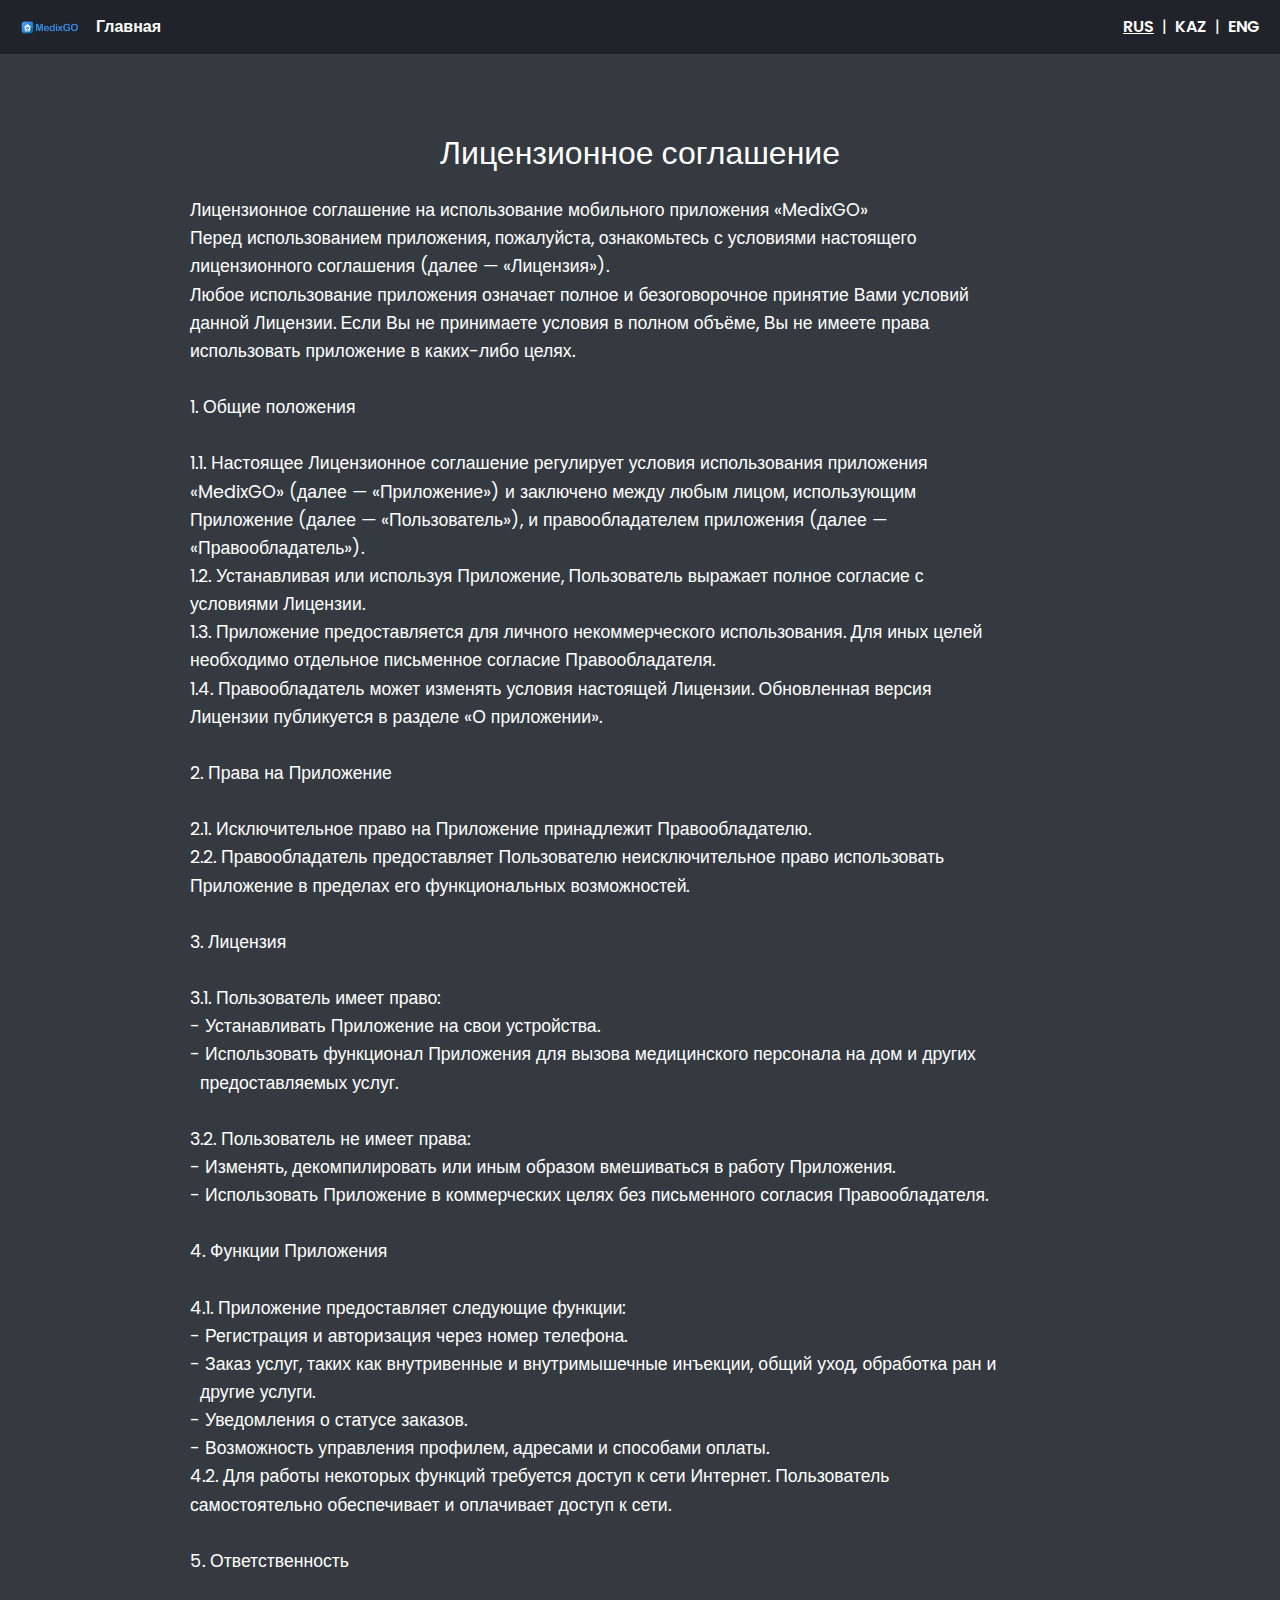
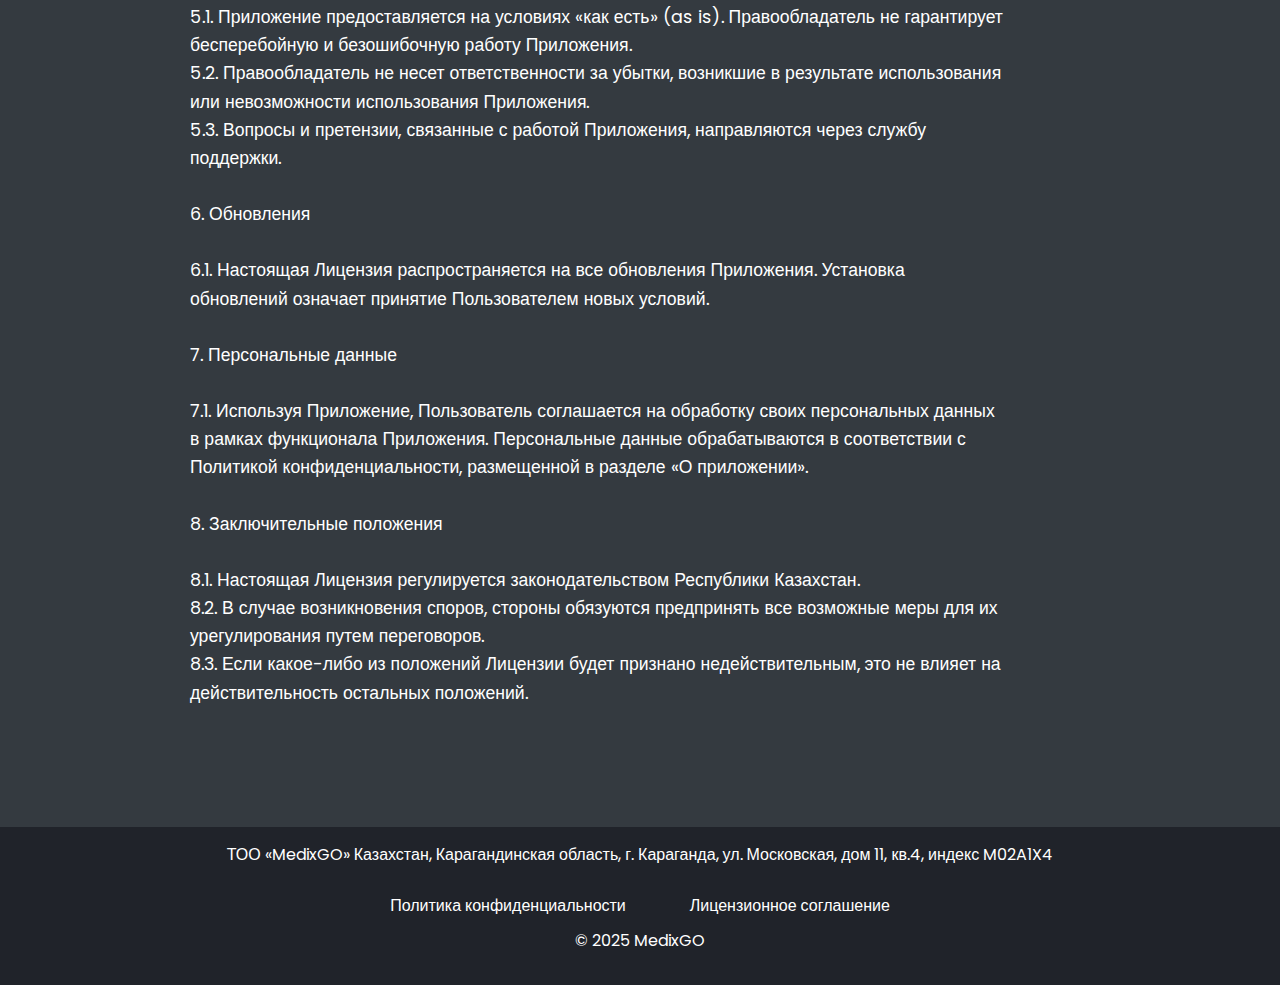
==== licenziya.html @ 16ece22a "more" ====
<!DOCTYPE html>
<html lang="ru">
<head>
  <meta charset="UTF-8">
  <title>MedixGO - Лицензионное соглашение</title>
  <meta name="viewport" content="width=device-width, initial-scale=1.0" />

  <!-- Bootstrap CSS -->
  <link
    rel="stylesheet"
    href="https://cdn.jsdelivr.net/npm/bootstrap@5.3.0/dist/css/bootstrap.min.css"
  />
  <!-- Google Font: Poppins -->
  <link
    href="https://fonts.googleapis.com/css2?family=Poppins:wght@400;600&display=swap"
    rel="stylesheet"
  />

  <style>
    * {
      margin: 0;
      padding: 0;
      box-sizing: border-box;
      font-family: 'Poppins', sans-serif;
    }
    body {
      background-color: #343a40;
      color: #ffffff;
    }
    header {
      position: sticky;
      top: 0; 
      z-index: 999;
      background: #20232a;
      display: flex; 
      align-items: center; 
      justify-content: space-between;
      padding: 10px 20px;
    }
    #logo {
      width: 60px; 
      height: auto;
    }
    .nav-links {
      display: flex; 
      gap: 1rem;
      list-style: none; 
      margin: 0; 
      padding: 0;
    }
    .nav-links li a {
      text-decoration: none; 
      color: #fff; 
      font-weight: 600; 
      font-size: 1rem;
    }
    .nav-links li a:hover {
      color: #ddd;
    }
    .lang-switch {
      display: flex; 
      gap: 0.5rem;
    }
    .lang-btn {
      background: none; 
      border: none; 
      color: #fff;
      font-weight: 600; 
      cursor: pointer; 
      font-size: 1rem;
    }
    .lang-btn.active {
      text-decoration: underline;
    }

    main {
      padding: 80px 20px;
      max-width: 1200px; 
      margin: auto;
    }
    h2 {
      text-align: center;
      margin-bottom: 1.5rem;
      font-size: 2rem;
    }
    .content-text {
      text-align: left;
      font-size: 1.1rem;
      line-height: 1.6;
      white-space: pre-wrap;
      margin: 0 auto;
      max-width: 900px;
    }

    /* Футер */
    footer {
      background: #20232a; 
      color: #fff;
      text-align: center; 
      padding: 1rem; 
      margin-top: 40px;
    }
    .bottom-nav {
      display: flex; 
      flex-direction: column;
      align-items: center; 
      gap: 0.7rem;
    }
    .bottom-nav-links {
      display: flex; 
      gap: 2rem;
    }
    .bottom-nav-links a {
      color: #fff; 
      text-decoration: none; 
      font-size: 1rem;
    }
    .bottom-nav-links a:hover {
      text-decoration: underline;
    }
  </style>
</head>
<body>
  <!-- Шапка -->
  <header>
    <div class="d-flex align-items-center gap-3">
      <img src="Logo.png" alt="MedixGO Logo" id="logo" />
      <ul class="nav-links">
        <!-- Делаем текст ссылки динамическим через JS -->
        <li><a href="index.html" id="navHome"></a></li>
      </ul>
    </div>
    <!-- Языки -->
    <div class="lang-switch">
      <button class="lang-btn active" onclick="changeLang('ru')">RUS</button> |
      <button class="lang-btn" onclick="changeLang('kz')">KAZ</button> |
      <button class="lang-btn" onclick="changeLang('en')">ENG</button>
    </div>
  </header>

  <!-- Основной контент -->
  <main>
    <!-- Заголовок (меняем через JS) -->
    <h2 id="licenseTitle"></h2>
    <!-- Текст соглашения (меняем через JS) -->
    <div class="content-text" id="licenseBody"></div>
  </main>

  <!-- Футер -->
  <footer>
    <div class="bottom-nav">
      <p id="footerAddress"></p>
      <div class="bottom-nav-links">
        <a href="politika.html" id="footerPolicy" style="margin-right:2rem;"></a>
        <a href="licenziya.html" id="footerLicense"></a>
      </div>
      <p id="footerCopy"></p>
    </div>
  </footer>

  <!-- Bootstrap JS -->
  <script src="https://cdn.jsdelivr.net/npm/bootstrap@5.3.0/dist/js/bootstrap.bundle.min.js"></script>

  <script>
    // Объект переводов
    const translations = {
      ru: {
        navHome: "Главная",
        licenseTitle: "Лицензионное соглашение",
        licenseBody: `Лицензионное соглашение на использование мобильного приложения «MedixGO»
Перед использованием приложения, пожалуйста, ознакомьтесь с условиями настоящего 
лицензионного соглашения (далее — «Лицензия»). 
Любое использование приложения означает полное и безоговорочное принятие Вами условий 
данной Лицензии. Если Вы не принимаете условия в полном объёме, Вы не имеете права 
использовать приложение в каких-либо целях.

1. Общие положения

1.1. Настоящее Лицензионное соглашение регулирует условия использования приложения 
«MedixGO» (далее — «Приложение») и заключено между любым лицом, использующим 
Приложение (далее — «Пользователь»), и правообладателем приложения (далее — 
«Правообладатель»). 
1.2. Устанавливая или используя Приложение, Пользователь выражает полное согласие с 
условиями Лицензии. 
1.3. Приложение предоставляется для личного некоммерческого использования. Для иных целей 
необходимо отдельное письменное согласие Правообладателя. 
1.4. Правообладатель может изменять условия настоящей Лицензии. Обновленная версия 
Лицензии публикуется в разделе «О приложении».

2. Права на Приложение

2.1. Исключительное право на Приложение принадлежит Правообладателю. 
2.2. Правообладатель предоставляет Пользователю неисключительное право использовать 
Приложение в пределах его функциональных возможностей.

3. Лицензия

3.1. Пользователь имеет право:
- Устанавливать Приложение на свои устройства.
- Использовать функционал Приложения для вызова медицинского персонала на дом и других 
  предоставляемых услуг.

3.2. Пользователь не имеет права:
- Изменять, декомпилировать или иным образом вмешиваться в работу Приложения.
- Использовать Приложение в коммерческих целях без письменного согласия Правообладателя.

4. Функции Приложения

4.1. Приложение предоставляет следующие функции:
- Регистрация и авторизация через номер телефона.
- Заказ услуг, таких как внутривенные и внутримышечные инъекции, общий уход, обработка ран и 
  другие услуги.
- Уведомления о статусе заказов.
- Возможность управления профилем, адресами и способами оплаты.
4.2. Для работы некоторых функций требуется доступ к сети Интернет. Пользователь 
самостоятельно обеспечивает и оплачивает доступ к сети.

5. Ответственность

5.1. Приложение предоставляется на условиях «как есть» (as is). Правообладатель не гарантирует 
бесперебойную и безошибочную работу Приложения. 
5.2. Правообладатель не несет ответственности за убытки, возникшие в результате использования 
или невозможности использования Приложения. 
5.3. Вопросы и претензии, связанные с работой Приложения, направляются через службу 
поддержки.

6. Обновления

6.1. Настоящая Лицензия распространяется на все обновления Приложения. Установка 
обновлений означает принятие Пользователем новых условий.

7. Персональные данные

7.1. Используя Приложение, Пользователь соглашается на обработку своих персональных данных 
в рамках функционала Приложения. Персональные данные обрабатываются в соответствии с 
Политикой конфиденциальности, размещенной в разделе «О приложении».

8. Заключительные положения

8.1. Настоящая Лицензия регулируется законодательством Республики Казахстан. 
8.2. В случае возникновения споров, стороны обязуются предпринять все возможные меры для их 
урегулирования путем переговоров. 
8.3. Если какое-либо из положений Лицензии будет признано недействительным, это не влияет на 
действительность остальных положений.
`,
        footerAddress: `ТОО «MedixGO»
Казахстан, Карагандинская область, г. Караганда,
ул. Московская, дом 11, кв.4, индекс M02A1X4`,
        footerPolicy: "Политика конфиденциальности",
        footerLicense: "Лицензионное соглашение",
        footerCopy: "© 2025 MedixGO",
      },
      kz: {
        navHome: "Басты бет",
        licenseTitle: "«MedixGO» лицензиялық келісімі",
        licenseBody: `«MedixGO» мобильді қосымшасын пайдалану бойынша лицензиялық келісім
Қосымшаны пайдаланбас бұрын, осы лицензиялық келісімнің (бұдан әрі — «Лицензия») 
шарттарымен танысып шығыңыз.
Қосымшаны кез келген пайдалану Сіздің осы Лицензия шарттарын толық және даусыз 
қабылдағаныңызды білдіреді. Егер Сіз шарттарды толығымен қабылдамасаңыз, онда 
Қосымшаны кез келген мақсатта пайдалануға құқығыңыз жоқ.

1. Жалпы ережелер

1.1. Осы Лицензиялық келісім «MedixGO» қосымшасын (бұдан әрі — «Қосымша») пайдалану 
шарттарын реттейді және Қосымшаны пайдаланатын кез келген тұлға (бұдан әрі — 
«Пайдаланушы») мен қосымшаның құқық иеленушісі (бұдан әрі — «Құқық иеленуші») 
арасында жасалады.
1.2. Қосымшаны орнату немесе пайдалану арқылы Пайдаланушы Лицензия шарттарын толығымен 
қабылдайды.
1.3. Қосымша жеке, коммерциялық емес пайдалану үшін беріледі. Басқа мақсаттар үшін 
Құқық иеленушінің жазбаша келісімі қажет.
1.4. Құқық иеленуші осы Лицензия шарттарын өзгертуге құқылы. Жаңартылған нұсқасы 
«Қосымша туралы» бөлімінде жарияланады.

2. Қосымшаға құқықтар

2.1. Қосымшаға айрықша құқық Құқық иеленушіге тиесілі.
2.2. Құқық иеленуші Пайдаланушыға Қосымшаны оның функционалдық мүмкіндіктері шегінде 
пайдалануға айрықша емес құқық береді.

3. Лицензия

3.1. Пайдаланушының құқығы бар:
- Қосымшаны өз құрылғыларына орнатуға;
- Қосымшаның функционалын үйге медициналық персоналды шақыру және басқа да қызметтер 
  алу үшін пайдалануға.

3.2. Пайдаланушының құқығы жоқ:
- Қосымшаны өзгертуге, декомпиляциялауға немесе оның жұмысына басқа тәсілмен араласуға;
- Қосымшаны Құқық иеленушінің жазбаша келісімінсіз коммерциялық мақсатта пайдалануға.

4. Қосымшаның функциялары

4.1. Қосымша келесі функцияларды ұсынады:
- Телефон нөмірі арқылы тіркелу және авторизация;
- Көрсетілетін қызметтерге тапсырыс беру (тамыр ішіне, бұлшықетке егу, жалпы күтім, жараларды өңдеу және т.б.);
- Тапсырыстардың мәртебесі туралы хабарламалар;
- Профиль, мекенжайлар және төлем тәсілдерін басқару мүмкіндігі.
4.2. Кейбір функциялар үшін Интернет желісіне қосылу қажет. Пайдаланушы желіге қосылуды 
өз бетінше қамтамасыз етеді және төлейді.

5. Жауапкершілік

5.1. Қосымша «қалай бар, солай» (as is) шарттарында ұсынылады. Құқық иеленуші Қосымшаның 
үздіксіз және қате жібермей жұмыс жасайтынына кепілдік бермейді.
5.2. Құқық иеленуші Қосымшаны пайдаланудан немесе пайдалану мүмкін еместігінен туындайтын 
шығындар үшін жауап бермейді.
5.3. Қосымшаның жұмысына қатысты сұрақтар мен шағымдар қолдау қызметіне жіберіледі.

6. Жаңартулар

6.1. Осы Лицензия Қосымшаның барлық жаңартуларына қолданылады. Жаңартуларды орнату 
Пайдаланушының жаңа шарттарды қабылдағанын білдіреді.

7. Жеке деректер

7.1. Қосымшаны пайдалана отырып, Пайдаланушы Қосымша функционалы шегінде өзінің 
жеке деректерін өңдеуге келісім береді. Жеке деректер «Қосымша туралы» бөлімінде 
орналастырылған Құпиялық саясатына сәйкес өңделеді.

8. Қорытынды ережелер

8.1. Осы Лицензияға Қазақстан Республикасының заңнамасы қолданылады.
8.2. Даулар туындаған жағдайда, тараптар оларды келіссөздер арқылы шешу үшін барлық 
мүмкін шараларды қабылдауға міндеттенеді.
8.3. Лицензияның қандай да бір ережесі жарамсыз деп танылса, бұл басқа ережелердің 
жарамдылығына әсер етпейді.
`,
        footerAddress: `"MedixGO" ЖШС
Қазақстан, Қарағанды облысы, Қарағанды қаласы,
Мәскеу көшесі, 11-үй, 4-пәтер, M02A1X4`,
        footerPolicy: "Құпиялық саясаты",
        footerLicense: "Лицензиялық келісім",
        footerCopy: "© 2025 MedixGO",
      },
      en: {
        navHome: "Home",
        licenseTitle: "License Agreement",
        licenseBody: `License Agreement for the use of the “MedixGO” mobile application
Before using the application, please read the terms of this license agreement (“License”).
Any use of the application signifies your full and unconditional acceptance of the terms 
of this License. If you do not accept these terms in full, you do not have the right to 
use the application for any purpose.

1. General Provisions

1.1. This License Agreement governs the conditions for using the “MedixGO” application 
(“Application”) and is concluded between any person using the Application (“User”) and the 
owner of the application rights (“Right Holder”).
1.2. By installing or using the Application, the User fully agrees to the terms of this License.
1.3. The Application is provided for personal, non-commercial use. For other purposes, a 
separate written consent of the Right Holder is required.
1.4. The Right Holder may change the terms of this License. The updated version of the License 
is published in the “About the Application” section.

2. Rights to the Application

2.1. The exclusive right to the Application belongs to the Right Holder.
2.2. The Right Holder grants the User a non-exclusive right to use the Application within its 
functional capabilities.

3. License

3.1. The User has the right to:
- Install the Application on their devices.
- Use the functionality of the Application to call medical personnel at home and other 
  provided services.

3.2. The User does not have the right to:
- Modify, decompile, or otherwise interfere with the operation of the Application.
- Use the Application for commercial purposes without the written consent of the Right Holder.

4. Application Functions

4.1. The Application provides the following features:
- Registration and authorization via phone number.
- Ordering services such as intravenous and intramuscular injections, general care, wound 
  treatment, and others.
- Notifications about the status of orders.
- The ability to manage the profile, addresses, and payment methods.
4.2. Some features require Internet access. The User is responsible for obtaining and paying 
for Internet access.

5. Liability

5.1. The Application is provided “as is.” The Right Holder does not guarantee uninterrupted or 
error-free operation of the Application.
5.2. The Right Holder is not liable for any damages arising from the use or inability to use the 
Application.
5.3. Questions and claims related to the Application’s operation should be sent to the 
support service.

6. Updates

6.1. This License applies to all updates of the Application. Installing updates indicates the 
User’s acceptance of the new terms.

7. Personal Data

7.1. By using the Application, the User agrees to the processing of their personal data within 
the functionality of the Application. Personal data is processed in accordance with the 
Privacy Policy posted in the “About the Application” section.

8. Final Provisions

8.1. This License is governed by the legislation of the Republic of Kazakhstan.
8.2. In the event of disputes, the parties undertake to take all possible measures to resolve 
them through negotiations.
8.3. If any provision of the License is declared invalid, it does not affect the validity of the 
remaining provisions.
`,
        footerAddress: `MedixGO LLP
Kazakhstan, Karaganda Region, Karaganda,
Moskovskaya St. 11, apt.4, M02A1X4`,
        footerPolicy: "Privacy Policy",
        footerLicense: "License Agreement",
        footerCopy: "© 2025 MedixGO",
      }
    };

    function changeLang(lang) {
      // Сохраняем выбранный язык в localStorage
      localStorage.setItem('preferredLang', lang);

      // Удаляем класс active со всех кнопок
      document.querySelectorAll('.lang-btn').forEach(b => b.classList.remove('active'));
      // Активируем кнопку выбранного языка
      const btn = document.querySelector(`.lang-btn[onclick="changeLang('${lang}')"]`);
      if(btn) btn.classList.add('active');

      // Получаем объект с переводами для выбранного языка
      const t = translations[lang];

      // Меняем текст ссылки "Главная"
      document.getElementById("navHome").textContent = t.navHome;

      // Заголовок и тело лицензионного соглашения
      document.getElementById("licenseTitle").textContent = t.licenseTitle;
      document.getElementById("licenseBody").textContent = t.licenseBody;

      // Футер
      document.getElementById("footerAddress").textContent = t.footerAddress;
      document.getElementById("footerPolicy").textContent = t.footerPolicy;
      document.getElementById("footerLicense").textContent = t.footerLicense;
      document.getElementById("footerCopy").textContent = t.footerCopy;

      console.log(`Язык переключён на ${lang}`);
    }

    // При загрузке страницы
    document.addEventListener('DOMContentLoaded', () => {
      // Смотрим, есть ли сохранённый язык в localStorage
      const savedLang = localStorage.getItem('preferredLang');
      if (savedLang) {
        // Если язык найден, применяем его
        changeLang(savedLang);
      } else {
        // Иначе по умолчанию русский
        changeLang('ru');
      }
    });
  </script>
</body>
</html>
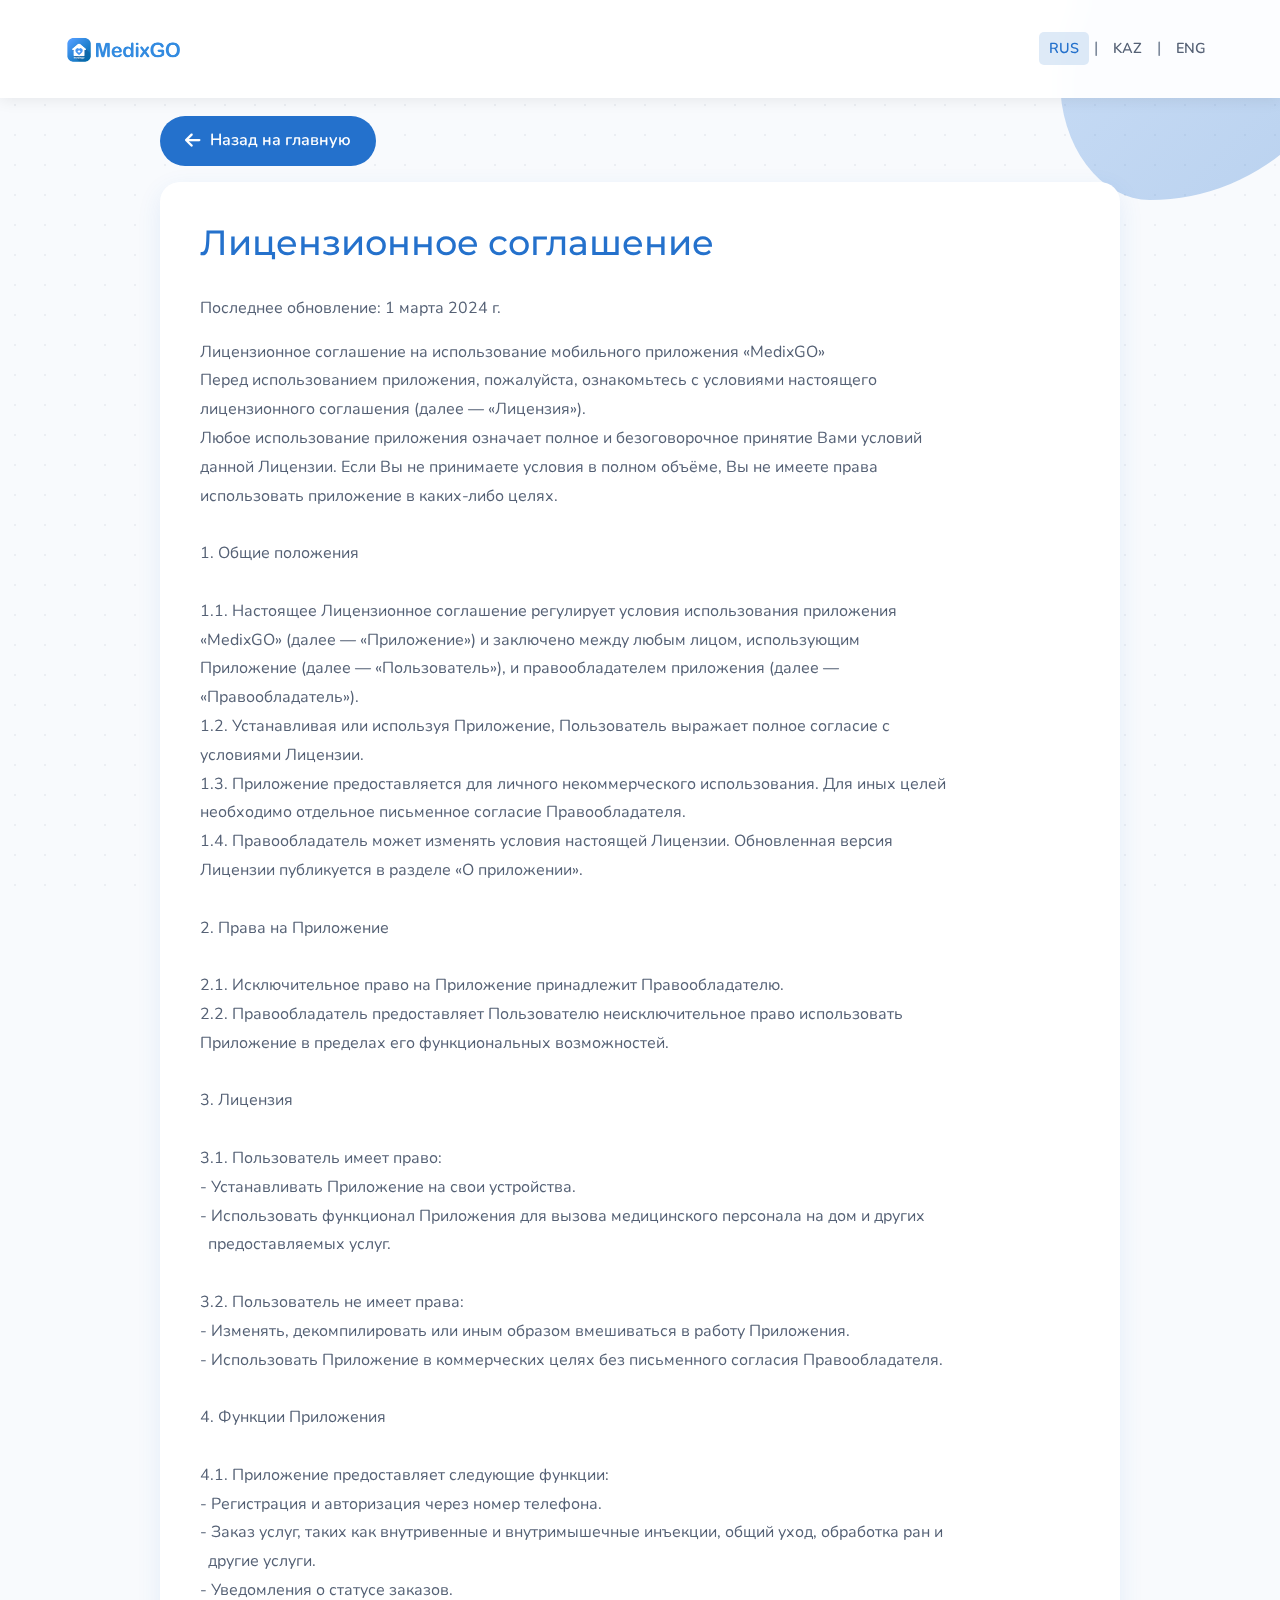
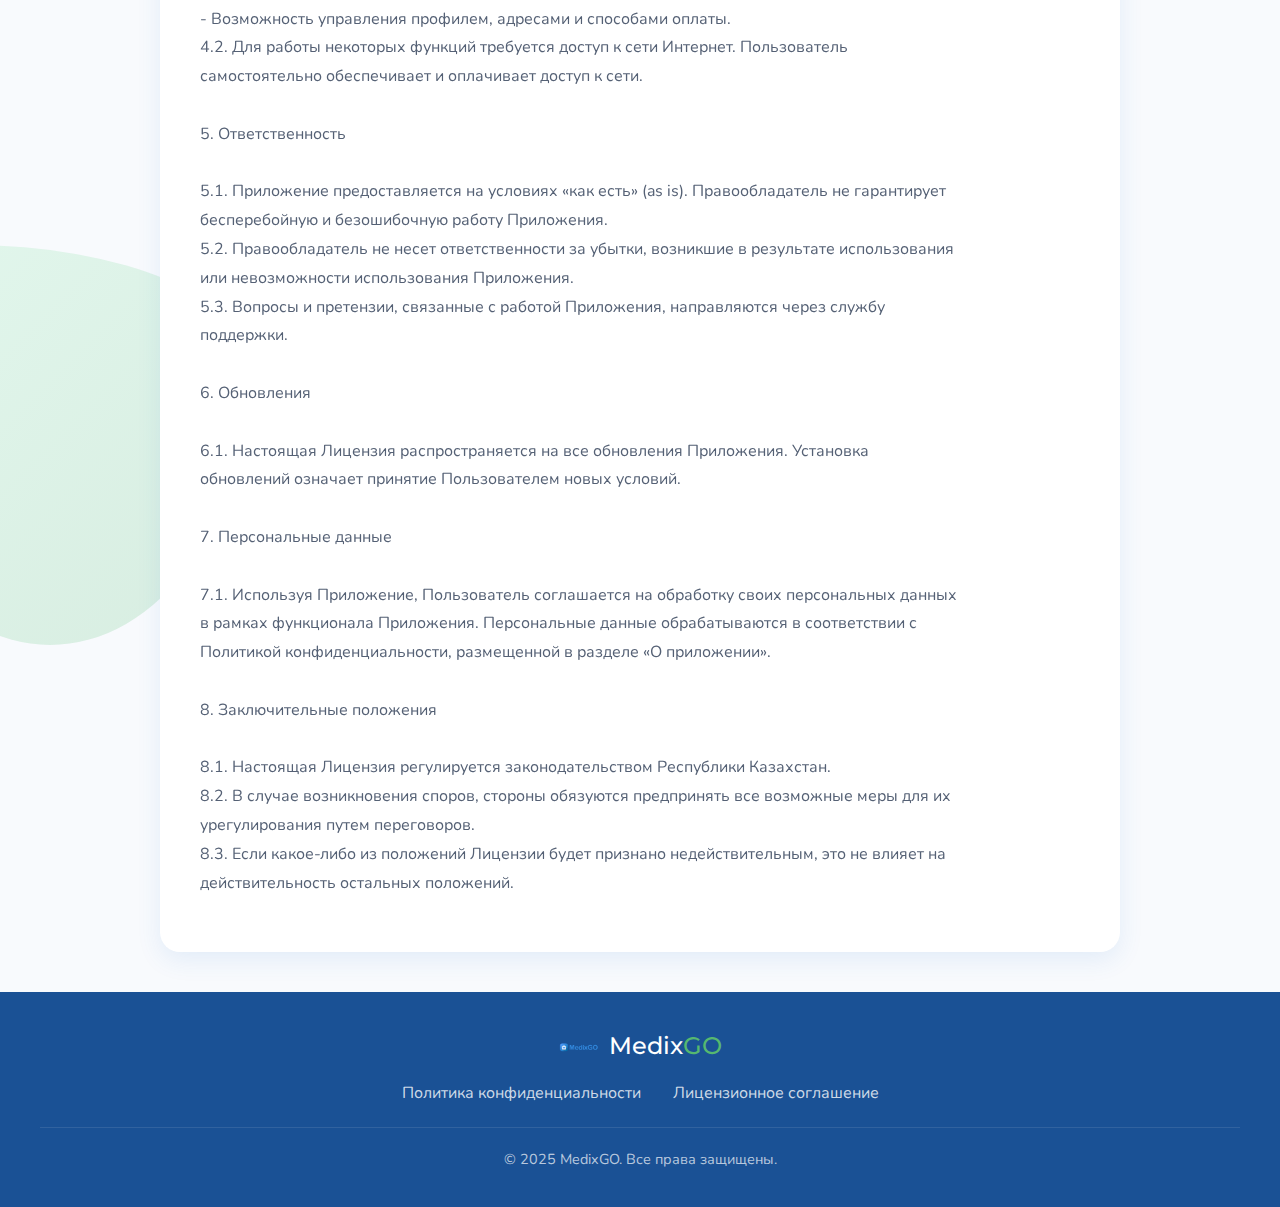
==== commit 1f902653: "one more" ====
--- a/licenziya.html
+++ b/licenziya.html
@@ -10,164 +10,332 @@
     rel="stylesheet"
     href="https://cdn.jsdelivr.net/npm/bootstrap@5.3.0/dist/css/bootstrap.min.css"
   />
-  <!-- Google Font: Poppins -->
+  <!-- Google Font: Nunito + Montserrat -->
   <link
-    href="https://fonts.googleapis.com/css2?family=Poppins:wght@400;600&display=swap"
+    href="https://fonts.googleapis.com/css2?family=Nunito:wght@400;600;700&family=Montserrat:wght@500;700&display=swap"
     rel="stylesheet"
   />
+  <!-- Font Awesome для иконок -->
+  <link
+    rel="stylesheet"
+    href="https://cdnjs.cloudflare.com/ajax/libs/font-awesome/6.0.0/css/all.min.css"
+    crossorigin="anonymous"
+    referrerpolicy="no-referrer"
+  />
 
   <style>
+    :root {
+      --primary: #2471CC;
+      --primary-light: #5B9AE8;
+      --primary-dark: #1A5195;
+      --secondary: #38BEC9;
+      --accent: #56B870;
+      --accent-light: #8EEDB0;
+      --background: #F8FAFD;
+      --card-bg: #FFFFFF;
+      --text-dark: #272E3A;
+      --text-medium: #556175;
+      --text-light: #7E8A9C;
+      --white: #FFFFFF;
+      --shadow: 0 8px 24px rgba(36, 113, 204, 0.1);
+    }
+    
     * {
       margin: 0;
       padding: 0;
       box-sizing: border-box;
-      font-family: 'Poppins', sans-serif;
-    }
+    }
+    
     body {
-      background-color: #343a40;
-      color: #ffffff;
-    }
+      background-color: var(--background);
+      color: var(--text-dark);
+      font-family: 'Nunito', sans-serif;
+      line-height: 1.6;
+      position: relative;
+      overflow-x: hidden;
+    }
+
+    /* Декоративные элементы */
+    .bg-shape {
+      position: absolute;
+      z-index: -1;
+    }
+
+    .bg-shape-1 {
+      top: -100px;
+      right: -80px;
+      width: 300px;
+      height: 300px;
+      background: linear-gradient(135deg, var(--primary-light), var(--primary));
+      border-radius: 60% 40% 70% 30% / 60% 30% 70% 40%;
+      opacity: 0.3;
+    }
+
+    .bg-shape-2 {
+      bottom: 20%;
+      left: -150px;
+      width: 400px;
+      height: 400px;
+      background: linear-gradient(135deg, var(--accent-light), var(--accent));
+      border-radius: 30% 70% 50% 50% / 30% 30% 70% 70%;
+      opacity: 0.2;
+    }
+    
+    .bg-dots {
+      position: fixed;
+      width: 100%;
+      height: 100%;
+      background-image: radial-gradient(var(--text-light) 1px, transparent 1px);
+      background-size: 30px 30px;
+      opacity: 0.1;
+      z-index: -2;
+    }
+
+    /* Шапка */
     header {
-      position: sticky;
-      top: 0; 
+      position: fixed;
+      top: 0;
+      left: 0;
+      right: 0;
       z-index: 999;
-      background: #20232a;
-      display: flex; 
-      align-items: center; 
+      background: rgba(255, 255, 255, 0.95);
+      box-shadow: 0 2px 15px rgba(0, 0, 0, 0.08);
+      backdrop-filter: blur(10px);
+      display: flex;
+      align-items: center;
       justify-content: space-between;
-      padding: 10px 20px;
-    }
+      padding: 15px 5%;
+      transition: all 0.3s ease;
+    }
+
+    /* Логотип */
+    .logo-container {
+      display: flex;
+      align-items: center;
+    }
+
     #logo {
-      width: 60px; 
+      width: 120px;
       height: auto;
-    }
-    .nav-links {
-      display: flex; 
-      gap: 1rem;
-      list-style: none; 
-      margin: 0; 
-      padding: 0;
-    }
-    .nav-links li a {
-      text-decoration: none; 
-      color: #fff; 
-      font-weight: 600; 
-      font-size: 1rem;
-    }
-    .nav-links li a:hover {
-      color: #ddd;
-    }
+      transition: transform 0.3s;
+    }
+
+    .logo-container:hover #logo {
+      transform: scale(1.05);
+    }
+
+    /* Языковые переключатели */
     .lang-switch {
-      display: flex; 
-      gap: 0.5rem;
-    }
+      display: flex;
+      align-items: center;
+      gap: 5px;
+    }
+
     .lang-btn {
-      background: none; 
-      border: none; 
-      color: #fff;
-      font-weight: 600; 
-      cursor: pointer; 
-      font-size: 1rem;
-    }
+      background: none;
+      border: none;
+      color: var(--text-medium);
+      font-weight: 600;
+      cursor: pointer;
+      font-size: 0.9rem;
+      padding: 5px 10px;
+      border-radius: 5px;
+      transition: all 0.3s;
+    }
+
+    .lang-btn:hover {
+      color: var(--primary);
+      background: rgba(36, 113, 204, 0.1);
+    }
+
     .lang-btn.active {
-      text-decoration: underline;
-    }
-
+      color: var(--primary);
+      background: rgba(36, 113, 204, 0.15);
+    }
+
+    .lang-separator {
+      color: var(--text-light);
+      font-weight: 600;
+    }
+
+    /* Основной контент */
     main {
-      padding: 80px 20px;
-      max-width: 1200px; 
+      padding-top: 100px;
+      max-width: 1000px;
       margin: auto;
-    }
-    h2 {
-      text-align: center;
-      margin-bottom: 1.5rem;
-      font-size: 2rem;
-    }
-    .content-text {
-      text-align: left;
+      padding-left: 20px;
+      padding-right: 20px;
+      position: relative;
+    }
+
+    .license-container {
+      background: var(--card-bg);
+      border-radius: 20px;
+      padding: 40px;
+      box-shadow: var(--shadow);
+      margin-bottom: 40px;
+    }
+
+    .license-container h1 {
+      font-family: 'Montserrat', sans-serif;
+      color: var(--primary);
+      margin-bottom: 30px;
+      font-size: 2.2rem;
+    }
+
+    .license-container p {
+      color: var(--text-medium);
+      margin-bottom: 15px;
+      line-height: 1.8;
+      white-space: pre-wrap;
+    }
+
+    .license-container h2 {
+      font-family: 'Montserrat', sans-serif;
+      color: var(--text-dark);
+      margin: 30px 0 15px;
+      font-size: 1.5rem;
+    }
+
+    .back-button {
+      display: inline-flex;
+      align-items: center;
+      gap: 10px;
+      padding: 12px 25px;
+      background: var(--primary);
+      color: white;
+      border-radius: 50px;
+      text-decoration: none;
+      font-weight: 600;
+      transition: all 0.3s;
+      margin-bottom: 1em;
+      margin-top: 1em;
+    }
+
+    .back-button:hover {
+      background: var(--primary-dark);
+      transform: translateY(-2px);
+      color: white;
+    }
+
+    .back-button i {
       font-size: 1.1rem;
-      line-height: 1.6;
-      white-space: pre-wrap;
-      margin: 0 auto;
-      max-width: 900px;
     }
 
     /* Футер */
     footer {
-      background: #20232a; 
-      color: #fff;
-      text-align: center; 
-      padding: 1rem; 
-      margin-top: 40px;
-    }
-    .bottom-nav {
-      display: flex; 
-      flex-direction: column;
-      align-items: center; 
-      gap: 0.7rem;
-    }
-    .bottom-nav-links {
-      display: flex; 
+      background: var(--primary-dark);
+      color: var(--white);
+      padding: 40px 20px 20px;
+      text-align: center;
+    }
+
+    .footer-content {
+      max-width: 1200px;
+      margin: 0 auto;
+    }
+
+    .footer-logo {
+      display: flex;
+      align-items: center;
+      justify-content: center;
+      gap: 10px;
+      margin-bottom: 20px;
+    }
+
+    .footer-logo img {
+      width: 40px;
+      height: auto;
+    }
+
+    .footer-logo h3 {
+      font-family: 'Montserrat', sans-serif;
+      font-size: 1.5rem;
+      color: white;
+      margin: 0;
+    }
+
+    .footer-logo h3 span {
+      color: #56B870;
+    }
+    
+    .footer-links {
+      display: flex;
+      justify-content: center;
       gap: 2rem;
-    }
-    .bottom-nav-links a {
-      color: #fff; 
-      text-decoration: none; 
-      font-size: 1rem;
-    }
-    .bottom-nav-links a:hover {
+      margin-bottom: 20px;
+    }
+    
+    .footer-links a {
+      color: rgba(255, 255, 255, 0.8);
+      text-decoration: none;
+      transition: color 0.3s ease;
+    }
+    
+    .footer-links a:hover {
+      color: white;
       text-decoration: underline;
+    }
+
+    .footer-bottom {
+      margin-top: 20px;
+      padding-top: 20px;
+      border-top: 1px solid rgba(255, 255, 255, 0.1);
+    }
+
+    .footer-bottom p {
+      color: rgba(255, 255, 255, 0.7);
+      font-size: 0.9rem;
+    }
+
+    @media (max-width: 768px) {
+      .license-container {
+        padding: 30px 20px;
+      }
+
+      .license-container h1 {
+        font-size: 1.8rem;
+      }
+
+      .license-container h2 {
+        font-size: 1.3rem;
+      }
     }
   </style>
 </head>
 <body>
+  <!-- Декоративные элементы фона -->
+  <div class="bg-dots"></div>
+  <div class="bg-shape bg-shape-1"></div>
+  <div class="bg-shape bg-shape-2"></div>
+
   <!-- Шапка -->
-  <header>
-    <div class="d-flex align-items-center gap-3">
+  <header id="site-header">
+    <div class="logo-container">
       <img src="Logo.png" alt="MedixGO Logo" id="logo" />
-      <ul class="nav-links">
-        <!-- Делаем текст ссылки динамическим через JS -->
-        <li><a href="index.html" id="navHome"></a></li>
-      </ul>
     </div>
-    <!-- Языки -->
     <div class="lang-switch">
-      <button class="lang-btn active" onclick="changeLang('ru')">RUS</button> |
-      <button class="lang-btn" onclick="changeLang('kz')">KAZ</button> |
+      <button class="lang-btn active" onclick="changeLang('ru')">RUS</button>
+      <span class="lang-separator">|</span>
+      <button class="lang-btn" onclick="changeLang('kz')">KAZ</button>
+      <span class="lang-separator">|</span>
       <button class="lang-btn" onclick="changeLang('en')">ENG</button>
     </div>
   </header>
 
   <!-- Основной контент -->
   <main>
-    <!-- Заголовок (меняем через JS) -->
-    <h2 id="licenseTitle"></h2>
-    <!-- Текст соглашения (меняем через JS) -->
-    <div class="content-text" id="licenseBody"></div>
-  </main>
-
-  <!-- Футер -->
-  <footer>
-    <div class="bottom-nav">
-      <p id="footerAddress"></p>
-      <div class="bottom-nav-links">
-        <a href="politika.html" id="footerPolicy" style="margin-right:2rem;"></a>
-        <a href="licenziya.html" id="footerLicense"></a>
-      </div>
-      <p id="footerCopy"></p>
-    </div>
-  </footer>
-
-  <!-- Bootstrap JS -->
-  <script src="https://cdn.jsdelivr.net/npm/bootstrap@5.3.0/dist/js/bootstrap.bundle.min.js"></script>
-
-  <script>
-    // Объект переводов
-    const translations = {
-      ru: {
-        navHome: "Главная",
-        licenseTitle: "Лицензионное соглашение",
-        licenseBody: `Лицензионное соглашение на использование мобильного приложения «MedixGO»
+    <a href="updated-medixgo-website.html" class="back-button" id="backButton">
+      <i class="fas fa-arrow-left"></i>
+      <span id="backButtonText">Назад на главную</span>
+    </a>
+
+    <div class="license-container">
+      <h1 id="licenseTitle">Лицензионное соглашение</h1>
+      
+      <p id="lastUpdated">Последнее обновление: 1 марта 2024 г.</p>
+      <div id="licenseContent">
+        <p id="licenseBody">Лицензионное соглашение на использование мобильного приложения «MedixGO»
 Перед использованием приложения, пожалуйста, ознакомьтесь с условиями настоящего 
 лицензионного соглашения (далее — «Лицензия»). 
 Любое использование приложения означает полное и безоговорочное принятие Вами условий 
@@ -242,17 +410,121 @@
 урегулирования путем переговоров. 
 8.3. Если какое-либо из положений Лицензии будет признано недействительным, это не влияет на 
 действительность остальных положений.
-`,
-        footerAddress: `ТОО «MedixGO»
-Казахстан, Карагандинская область, г. Караганда,
-ул. Московская, дом 11, кв.4, индекс M02A1X4`,
+</p>
+      </div>
+    </div>
+  </main>
+
+  <!-- Футер -->
+  <footer>
+    <div class="footer-content">
+      <div class="footer-logo">
+        <img src="Logo.png" alt="MedixGO Logo" />
+        <h3>Medix<span>GO</span></h3>
+      </div>
+      <div class="footer-links">
+        <a href="politika.html" id="footerPolicy">Политика конфиденциальности</a>
+        <a href="licenziya.html" id="footerLicense">Лицензионное соглашение</a>
+      </div>
+      <div class="footer-bottom">
+        <p id="footerCopyright">© 2025 MedixGO. Все права защищены.</p>
+      </div>
+    </div>
+  </footer>
+
+  <!-- Bootstrap JS -->
+  <script src="https://cdn.jsdelivr.net/npm/bootstrap@5.3.0/dist/js/bootstrap.bundle.min.js"></script>
+
+  <script>
+    // Объект переводов
+    const translations = {
+      ru: {
+        backButtonText: "Назад на главную",
+        licenseTitle: "Лицензионное соглашение",
+        lastUpdated: "Последнее обновление: 1 марта 2024 г.",
+        licenseBody: `Лицензионное соглашение на использование мобильного приложения «MedixGO»
+Перед использованием приложения, пожалуйста, ознакомьтесь с условиями настоящего 
+лицензионного соглашения (далее — «Лицензия»). 
+Любое использование приложения означает полное и безоговорочное принятие Вами условий 
+данной Лицензии. Если Вы не принимаете условия в полном объёме, Вы не имеете права 
+использовать приложение в каких-либо целях.
+
+1. Общие положения
+
+1.1. Настоящее Лицензионное соглашение регулирует условия использования приложения 
+«MedixGO» (далее — «Приложение») и заключено между любым лицом, использующим 
+Приложение (далее — «Пользователь»), и правообладателем приложения (далее — 
+«Правообладатель»). 
+1.2. Устанавливая или используя Приложение, Пользователь выражает полное согласие с 
+условиями Лицензии. 
+1.3. Приложение предоставляется для личного некоммерческого использования. Для иных целей 
+необходимо отдельное письменное согласие Правообладателя. 
+1.4. Правообладатель может изменять условия настоящей Лицензии. Обновленная версия 
+Лицензии публикуется в разделе «О приложении».
+
+2. Права на Приложение
+
+2.1. Исключительное право на Приложение принадлежит Правообладателю. 
+2.2. Правообладатель предоставляет Пользователю неисключительное право использовать 
+Приложение в пределах его функциональных возможностей.
+
+3. Лицензия
+
+3.1. Пользователь имеет право:
+- Устанавливать Приложение на свои устройства.
+- Использовать функционал Приложения для вызова медицинского персонала на дом и других 
+  предоставляемых услуг.
+
+3.2. Пользователь не имеет права:
+- Изменять, декомпилировать или иным образом вмешиваться в работу Приложения.
+- Использовать Приложение в коммерческих целях без письменного согласия Правообладателя.
+
+4. Функции Приложения
+
+4.1. Приложение предоставляет следующие функции:
+- Регистрация и авторизация через номер телефона.
+- Заказ услуг, таких как внутривенные и внутримышечные инъекции, общий уход, обработка ран и 
+  другие услуги.
+- Уведомления о статусе заказов.
+- Возможность управления профилем, адресами и способами оплаты.
+4.2. Для работы некоторых функций требуется доступ к сети Интернет. Пользователь 
+самостоятельно обеспечивает и оплачивает доступ к сети.
+
+5. Ответственность
+
+5.1. Приложение предоставляется на условиях «как есть» (as is). Правообладатель не гарантирует 
+бесперебойную и безошибочную работу Приложения. 
+5.2. Правообладатель не несет ответственности за убытки, возникшие в результате использования 
+или невозможности использования Приложения. 
+5.3. Вопросы и претензии, связанные с работой Приложения, направляются через службу 
+поддержки.
+
+6. Обновления
+
+6.1. Настоящая Лицензия распространяется на все обновления Приложения. Установка 
+обновлений означает принятие Пользователем новых условий.
+
+7. Персональные данные
+
+7.1. Используя Приложение, Пользователь соглашается на обработку своих персональных данных 
+в рамках функционала Приложения. Персональные данные обрабатываются в соответствии с 
+Политикой конфиденциальности, размещенной в разделе «О приложении».
+
+8. Заключительные положения
+
+8.1. Настоящая Лицензия регулируется законодательством Республики Казахстан. 
+8.2. В случае возникновения споров, стороны обязуются предпринять все возможные меры для их 
+урегулирования путем переговоров. 
+8.3. Если какое-либо из положений Лицензии будет признано недействительным, это не влияет на 
+действительность остальных положений.`,
         footerPolicy: "Политика конфиденциальности",
         footerLicense: "Лицензионное соглашение",
-        footerCopy: "© 2025 MedixGO",
+        footerCopyright: "© 2025 MedixGO. Все права защищены."
       },
       kz: {
-        navHome: "Басты бет",
-        licenseTitle: "«MedixGO» лицензиялық келісімі",
+        backButtonText: "Басты бетке оралу",
+        licenseTitle: "Лицензиялық келісім",
+        lastUpdated: "Соңғы жаңарту: 1 наурыз 2024 ж.",
         licenseBody: `«MedixGO» мобильді қосымшасын пайдалану бойынша лицензиялық келісім
 Қосымшаны пайдаланбас бұрын, осы лицензиялық келісімнің (бұдан әрі — «Лицензия») 
 шарттарымен танысып шығыңыз.
@@ -293,7 +565,7 @@
 4. Қосымшаның функциялары
 
 4.1. Қосымша келесі функцияларды ұсынады:
-- Телефон нөмірі арқылы тіркелу және авторизация;
+- Телефон нөірі арқылы тіркелу және авторизация;
 - Көрсетілетін қызметтерге тапсырыс беру (тамыр ішіне, бұлшықетке егу, жалпы күтім, жараларды өңдеу және т.б.);
 - Тапсырыстардың мәртебесі туралы хабарламалар;
 - Профиль, мекенжайлар және төлем тәсілдерін басқару мүмкіндігі.
@@ -325,141 +597,112 @@
 8.2. Даулар туындаған жағдайда, тараптар оларды келіссөздер арқылы шешу үшін барлық 
 мүмкін шараларды қабылдауға міндеттенеді.
 8.3. Лицензияның қандай да бір ережесі жарамсыз деп танылса, бұл басқа ережелердің 
-жарамдылығына әсер етпейді.
-`,
-        footerAddress: `"MedixGO" ЖШС
-Қазақстан, Қарағанды облысы, Қарағанды қаласы,
-Мәскеу көшесі, 11-үй, 4-пәтер, M02A1X4`,
+жарамдылығына әсер етпейді.`,
         footerPolicy: "Құпиялық саясаты",
         footerLicense: "Лицензиялық келісім",
-        footerCopy: "© 2025 MedixGO",
+        footerCopyright: "© 2025 MedixGO. Барлық құқықтар қорғалған."
       },
       en: {
-        navHome: "Home",
+        backButtonText: "Back to Home",
         licenseTitle: "License Agreement",
-        licenseBody: `License Agreement for the use of the “MedixGO” mobile application
-Before using the application, please read the terms of this license agreement (“License”).
+        lastUpdated: "Last updated: March 1, 2024",
+        licenseBody: `License Agreement for the use of the "MedixGO" mobile application
+Before using the application, please read the terms of this license agreement ("License").
 Any use of the application signifies your full and unconditional acceptance of the terms 
 of this License. If you do not accept these terms in full, you do not have the right to 
 use the application for any purpose.
 
 1. General Provisions
 
-1.1. This License Agreement governs the conditions for using the “MedixGO” application 
-(“Application”) and is concluded between any person using the Application (“User”) and the 
-owner of the application rights (“Right Holder”).
-1.2. By installing or using the Application, the User fully agrees to the terms of this License.
-1.3. The Application is provided for personal, non-commercial use. For other purposes, a 
-separate written consent of the Right Holder is required.
-1.4. The Right Holder may change the terms of this License. The updated version of the License 
-is published in the “About the Application” section.
+1.1. This License Agreement governs the terms of use of the "MedixGO" application 
+(hereinafter referred to as the "Application") and is concluded between any person using 
+the Application (hereinafter referred to as the "User") and the copyright holder of the 
+application (hereinafter referred to as the "Copyright Holder").
+1.2. By installing or using the Application, the User expresses full agreement with the 
+terms of the License.
+1.3. The Application is provided for personal non-commercial use. For other purposes, 
+separate written consent of the Copyright Holder is required.
+1.4. The Copyright Holder may modify the terms of this License. The updated version of 
+the License is published in the "About the Application" section.
 
 2. Rights to the Application
 
-2.1. The exclusive right to the Application belongs to the Right Holder.
-2.2. The Right Holder grants the User a non-exclusive right to use the Application within its 
-functional capabilities.
+2.1. The exclusive right to the Application belongs to the Copyright Holder.
+2.2. The Copyright Holder grants the User a non-exclusive right to use the Application 
+within its functional capabilities.
 
 3. License
 
 3.1. The User has the right to:
 - Install the Application on their devices.
-- Use the functionality of the Application to call medical personnel at home and other 
+- Use the Application's functionality to call medical personnel to their home and other 
   provided services.
 
 3.2. The User does not have the right to:
 - Modify, decompile, or otherwise interfere with the operation of the Application.
-- Use the Application for commercial purposes without the written consent of the Right Holder.
+- Use the Application for commercial purposes without written consent from the Copyright Holder.
 
 4. Application Functions
 
-4.1. The Application provides the following features:
+4.1. The Application provides the following functions:
 - Registration and authorization via phone number.
 - Ordering services such as intravenous and intramuscular injections, general care, wound 
-  treatment, and others.
-- Notifications about the status of orders.
-- The ability to manage the profile, addresses, and payment methods.
-4.2. Some features require Internet access. The User is responsible for obtaining and paying 
-for Internet access.
+  treatment, and other services.
+- Notifications about order status.
+- Ability to manage profile, addresses, and payment methods.
+4.2. Some functions require Internet access. The User independently provides and pays for 
+network access.
 
 5. Liability
 
-5.1. The Application is provided “as is.” The Right Holder does not guarantee uninterrupted or 
-error-free operation of the Application.
-5.2. The Right Holder is not liable for any damages arising from the use or inability to use the 
-Application.
-5.3. Questions and claims related to the Application’s operation should be sent to the 
-support service.
+5.1. The Application is provided "as is". The Copyright Holder does not guarantee 
+uninterrupted and error-free operation of the Application.
+5.2. The Copyright Holder is not liable for losses arising from the use or inability to 
+use the Application.
+5.3. Questions and claims related to the operation of the Application are sent through 
+the support service.
 
 6. Updates
 
-6.1. This License applies to all updates of the Application. Installing updates indicates the 
-User’s acceptance of the new terms.
+6.1. This License applies to all updates of the Application. Installing updates means 
+the User accepts the new terms.
 
 7. Personal Data
 
-7.1. By using the Application, the User agrees to the processing of their personal data within 
-the functionality of the Application. Personal data is processed in accordance with the 
-Privacy Policy posted in the “About the Application” section.
+7.1. By using the Application, the User agrees to the processing of their personal data 
+within the Application's functionality. Personal data is processed in accordance with the 
+Privacy Policy posted in the "About the Application" section.
 
 8. Final Provisions
 
-8.1. This License is governed by the legislation of the Republic of Kazakhstan.
-8.2. In the event of disputes, the parties undertake to take all possible measures to resolve 
+8.1. This License is governed by the laws of the Republic of Kazakhstan.
+8.2. In case of disputes, the parties undertake to take all possible measures to resolve 
 them through negotiations.
-8.3. If any provision of the License is declared invalid, it does not affect the validity of the 
-remaining provisions.
-`,
-        footerAddress: `MedixGO LLP
-Kazakhstan, Karaganda Region, Karaganda,
-Moskovskaya St. 11, apt.4, M02A1X4`,
+8.3. If any provision of the License is found to be invalid, this does not affect the 
+validity of the remaining provisions.`,
         footerPolicy: "Privacy Policy",
         footerLicense: "License Agreement",
-        footerCopy: "© 2025 MedixGO",
+        footerCopyright: "© 2025 MedixGO. All rights reserved."
       }
     };
 
+    // Функция для смены языка
     function changeLang(lang) {
-      // Сохраняем выбранный язык в localStorage
-      localStorage.setItem('preferredLang', lang);
-
-      // Удаляем класс active со всех кнопок
-      document.querySelectorAll('.lang-btn').forEach(b => b.classList.remove('active'));
-      // Активируем кнопку выбранного языка
-      const btn = document.querySelector(`.lang-btn[onclick="changeLang('${lang}')"]`);
-      if(btn) btn.classList.add('active');
-
-      // Получаем объект с переводами для выбранного языка
-      const t = translations[lang];
-
-      // Меняем текст ссылки "Главная"
-      document.getElementById("navHome").textContent = t.navHome;
-
-      // Заголовок и тело лицензионного соглашения
-      document.getElementById("licenseTitle").textContent = t.licenseTitle;
-      document.getElementById("licenseBody").textContent = t.licenseBody;
-
-      // Футер
-      document.getElementById("footerAddress").textContent = t.footerAddress;
-      document.getElementById("footerPolicy").textContent = t.footerPolicy;
-      document.getElementById("footerLicense").textContent = t.footerLicense;
-      document.getElementById("footerCopy").textContent = t.footerCopy;
-
-      console.log(`Язык переключён на ${lang}`);
-    }
-
-    // При загрузке страницы
-    document.addEventListener('DOMContentLoaded', () => {
-      // Смотрим, есть ли сохранённый язык в localStorage
-      const savedLang = localStorage.getItem('preferredLang');
-      if (savedLang) {
-        // Если язык найден, применяем его
-        changeLang(savedLang);
-      } else {
-        // Иначе по умолчанию русский
-        changeLang('ru');
-      }
-    });
+      // Обновляем активную кнопку
+      document.querySelectorAll('.lang-btn').forEach(btn => {
+        btn.classList.remove('active');
+      });
+      event.target.classList.add('active');
+
+      // Обновляем тексты
+      document.getElementById('backButtonText').textContent = translations[lang].backButtonText;
+      document.getElementById('licenseTitle').textContent = translations[lang].licenseTitle;
+      document.getElementById('lastUpdated').textContent = translations[lang].lastUpdated;
+      document.getElementById('licenseBody').textContent = translations[lang].licenseBody;
+      document.getElementById('footerPolicy').textContent = translations[lang].footerPolicy;
+      document.getElementById('footerLicense').textContent = translations[lang].footerLicense;
+      document.getElementById('footerCopyright').textContent = translations[lang].footerCopyright;
+    }
   </script>
 </body>
-</html>
+</html>